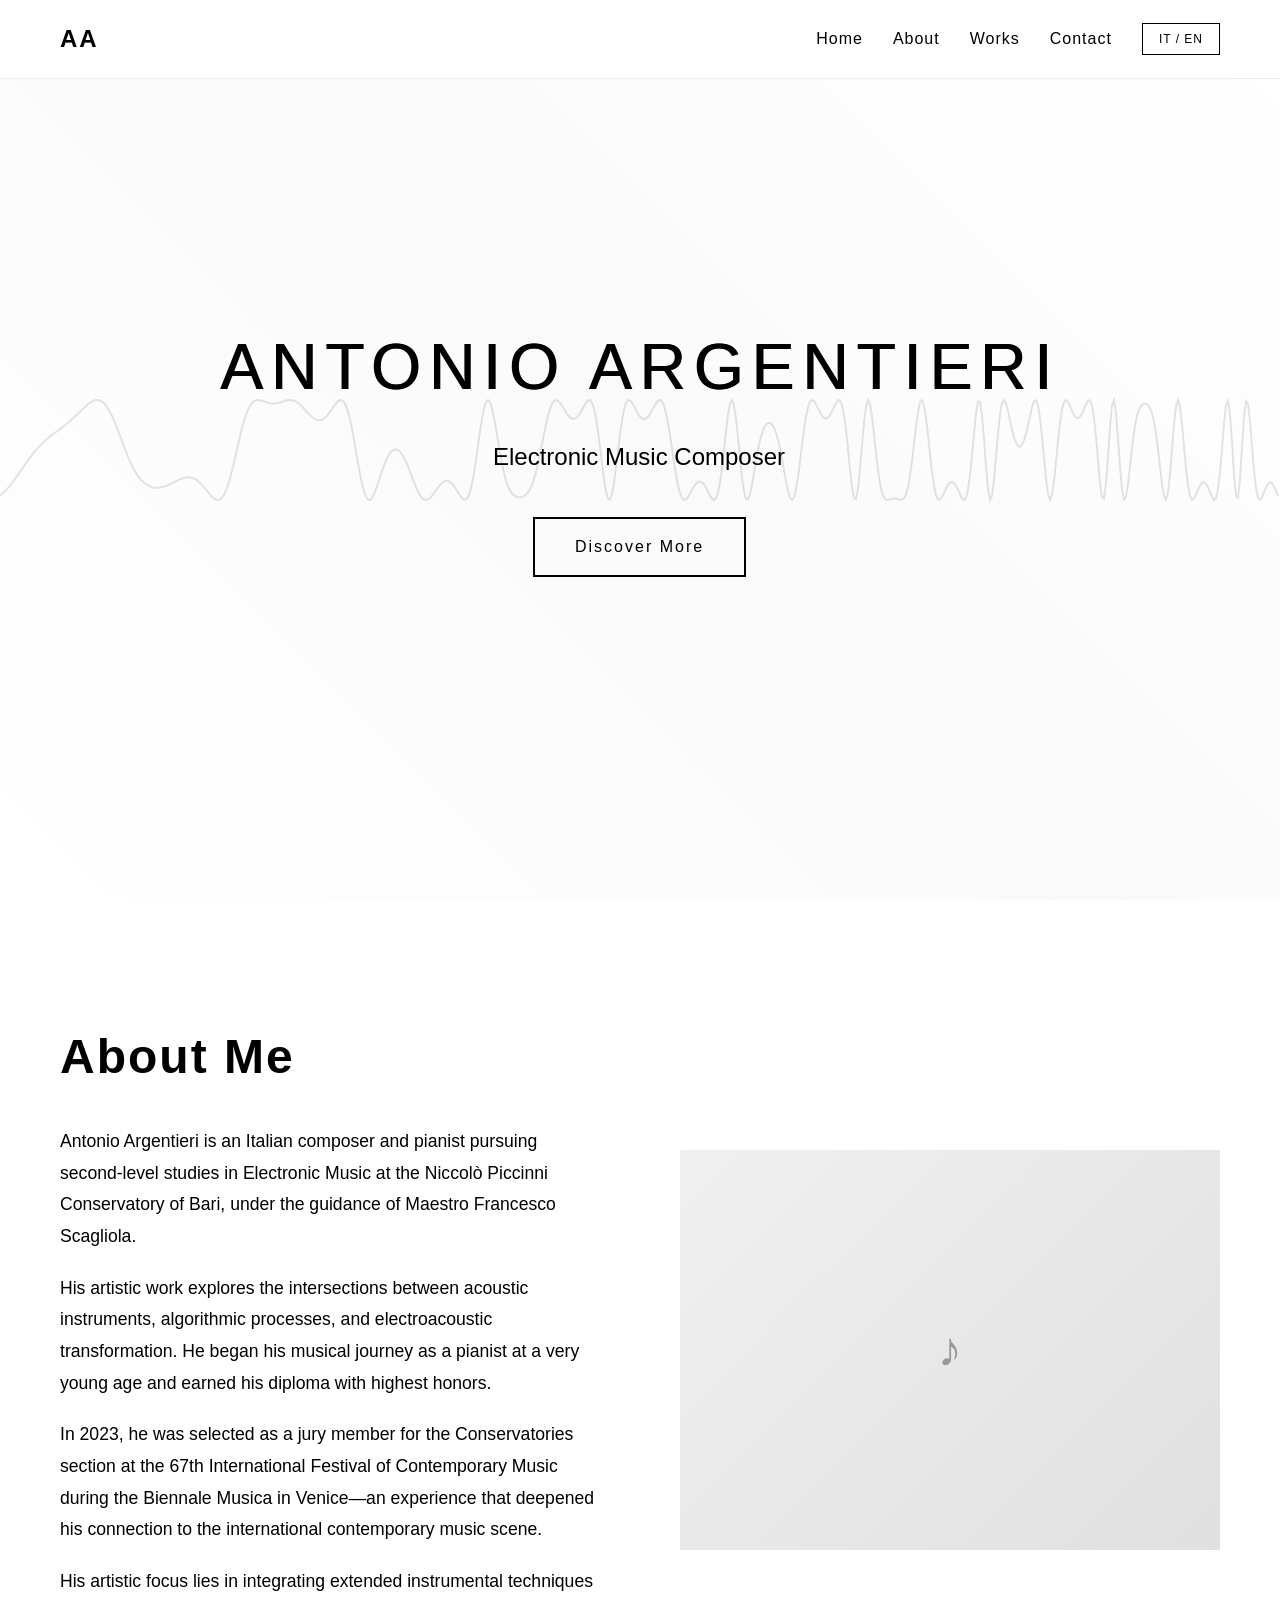
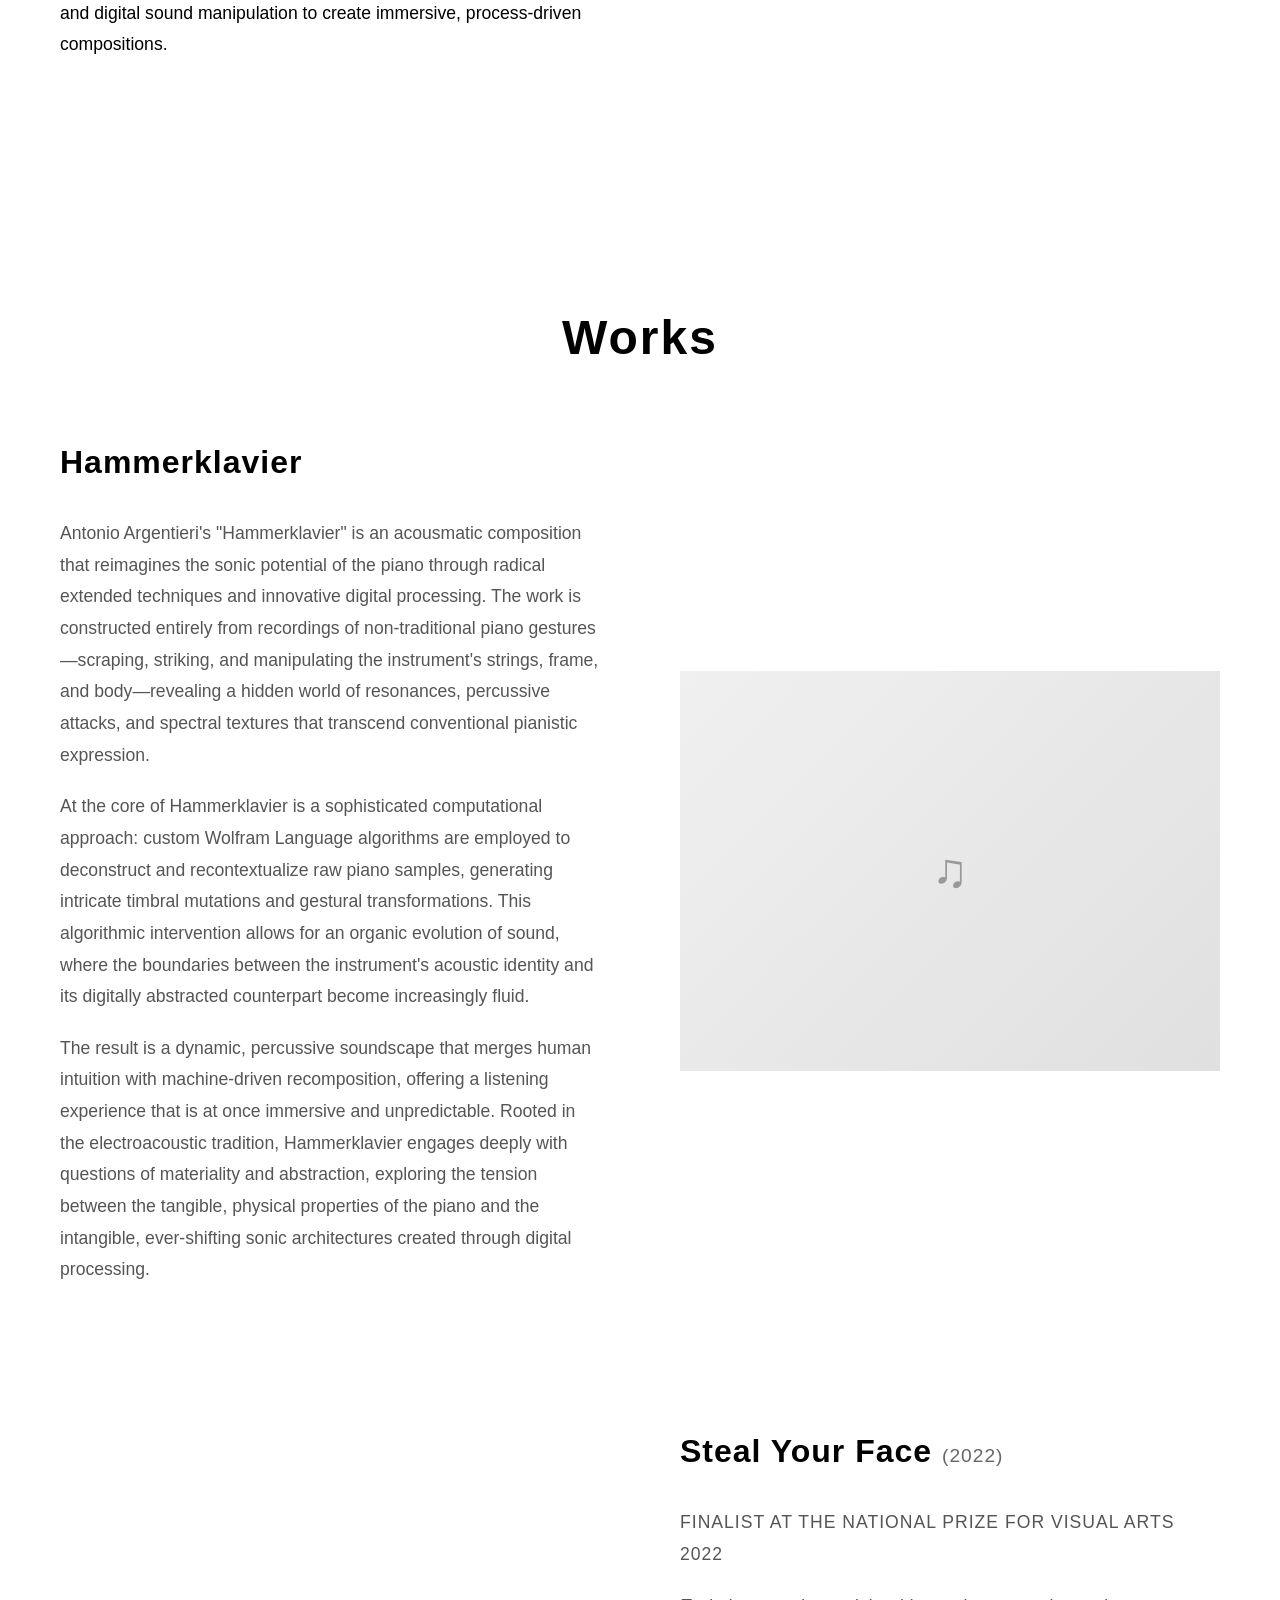
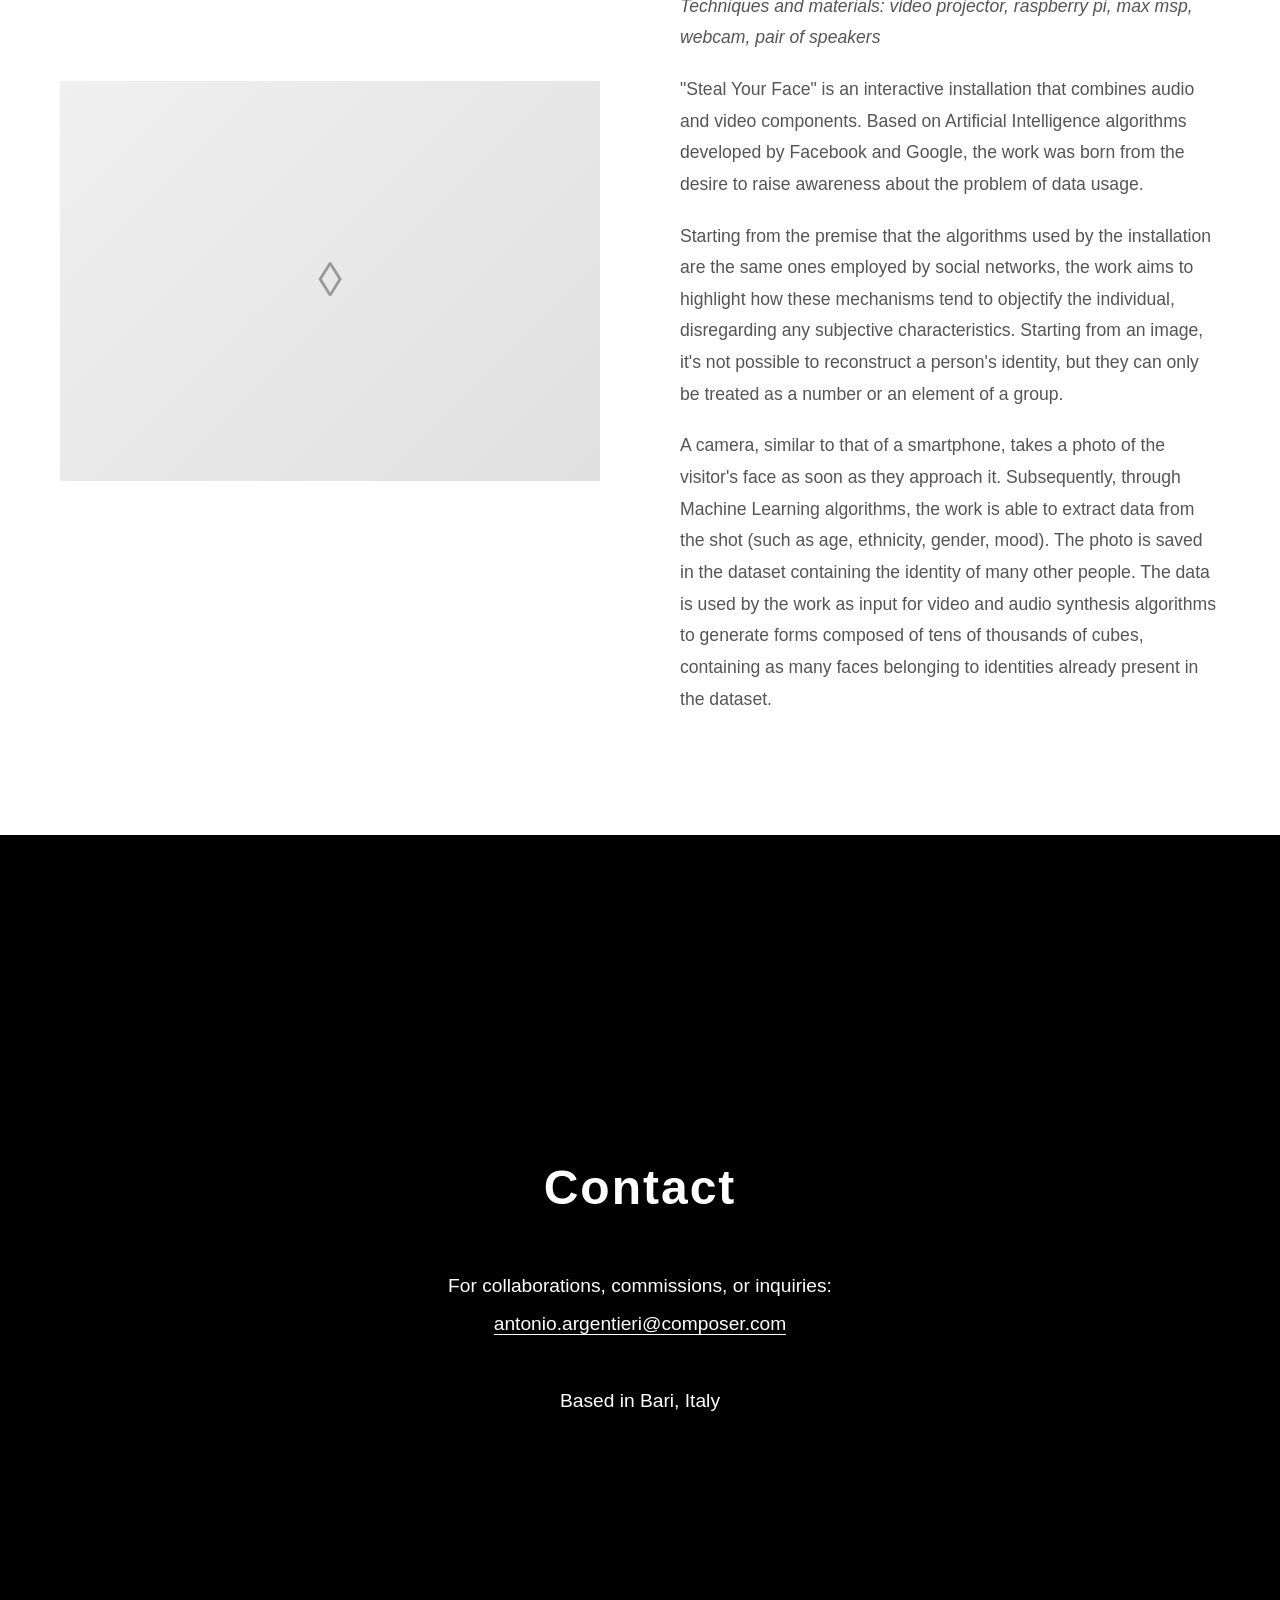
==== Index.html @ 7fbacf9a "Rename antonio_argentieri_website.html to Index.html" ====
<!DOCTYPE html>
<html lang="en">
<head>
    <meta charset="UTF-8">
    <meta name="viewport" content="width=device-width, initial-scale=1.0">
    <title>Antonio Argentieri - Electronic Music Composer</title>
    <style>
        * {
            margin: 0;
            padding: 0;
            box-sizing: border-box;
        }

        body {
            font-family: 'Arial', sans-serif;
            line-height: 1.6;
            color: #000;
            background: #fff;
            overflow-x: hidden;
        }

        .container {
            max-width: 1200px;
            margin: 0 auto;
            padding: 0 20px;
        }

        /* Navigation */
        .navbar {
            position: fixed;
            top: 0;
            width: 100%;
            background: rgba(255, 255, 255, 0.95);
            backdrop-filter: blur(10px);
            z-index: 1000;
            padding: 20px 0;
            border-bottom: 1px solid #eee;
        }

        .nav-container {
            display: flex;
            justify-content: space-between;
            align-items: center;
        }

        .logo {
            font-size: 24px;
            font-weight: bold;
            letter-spacing: 2px;
        }

        .nav-menu {
            display: flex;
            list-style: none;
            gap: 30px;
            align-items: center;
        }

        .nav-menu a {
            text-decoration: none;
            color: #000;
            font-weight: 300;
            transition: opacity 0.3s ease;
            letter-spacing: 1px;
        }

        .nav-menu a:hover {
            opacity: 0.6;
        }

        .language-switch {
            background: none;
            border: 1px solid #000;
            padding: 8px 16px;
            cursor: pointer;
            font-size: 12px;
            letter-spacing: 1px;
            transition: all 0.3s ease;
        }

        .language-switch:hover {
            background: #000;
            color: #fff;
        }

        /* Mobile Menu */
        .mobile-menu {
            display: none;
            flex-direction: column;
            cursor: pointer;
        }

        .mobile-menu span {
            width: 25px;
            height: 2px;
            background: #000;
            margin: 3px 0;
            transition: 0.3s;
        }

        .mobile-menu.active span:nth-child(1) {
            transform: rotate(-45deg) translate(-5px, 6px);
        }

        .mobile-menu.active span:nth-child(2) {
            opacity: 0;
        }

        .mobile-menu.active span:nth-child(3) {
            transform: rotate(45deg) translate(-5px, -6px);
        }

        .nav-menu.mobile-active {
            display: flex;
            flex-direction: column;
            position: absolute;
            top: 100%;
            left: 0;
            width: 100%;
            background: rgba(255, 255, 255, 0.98);
            backdrop-filter: blur(10px);
            padding: 20px 0;
            box-shadow: 0 5px 15px rgba(0,0,0,0.1);
        }

        .nav-menu.mobile-active li {
            margin: 10px 0;
        }

        /* Sections */
        .section {
            min-height: 100vh;
            display: flex;
            align-items: center;
            padding: 100px 0;
        }

        .section.home {
            background: #fff;
            color: #000;
            text-align: center;
            position: relative;
            overflow: hidden;
        }

        .section.home::before {
            content: '';
            position: absolute;
            top: 0;
            left: 0;
            right: 0;
            bottom: 0;
            background: linear-gradient(45deg, transparent 0%, rgba(0,0,0,0.02) 50%, transparent 100%);
            animation: backgroundShift 8s ease-in-out infinite;
        }

        .wave-container {
            position: absolute;
            top: 50%;
            left: 50%;
            transform: translate(-50%, -50%);
            width: 100%;
            height: 200px;
            z-index: 1;
            opacity: 0.1;
        }

        .wave-canvas {
            width: 100%;
            height: 100%;
        }

        .hero-content {
            position: relative;
            z-index: 2;
        }

        .hero-content h1 {
            font-size: 4rem;
            margin-bottom: 20px;
            font-weight: 400;
            letter-spacing: 8px;
            opacity: 0;
            animation: glitchIn 2s ease 0.5s forwards;
            position: relative;
            text-shadow: 1px 0 0 currentColor;
        }

        .hero-content h1::before {
            content: attr(data-text);
            position: absolute;
            top: 0;
            left: 0;
            width: 100%;
            height: 100%;
            opacity: 0;
            animation: glitchEffect 3s infinite;
        }

        .hero-content .subtitle {
            font-size: 1.5rem;
            margin-bottom: 40px;
            font-weight: 300;
            opacity: 0;
            animation: typeWriter 2.5s ease 1.5s forwards, blinkCursor 0.8s infinite 1.5s, hideCursor 0.1s ease 4.2s forwards;
            border-right: 2px solid #000;
            white-space: nowrap;
            overflow: hidden;
            width: 0;
            margin: 0 auto 40px auto;
        }

        .cta-button {
            display: inline-block;
            padding: 15px 40px;
            border: 2px solid #000;
            color: #000;
            text-decoration: none;
            letter-spacing: 2px;
            transition: all 0.3s ease;
            opacity: 0;
            animation: bounceIn 1s ease 2.5s forwards;
            position: relative;
            overflow: hidden;
        }

        .cta-button::before {
            content: '';
            position: absolute;
            top: 0;
            left: -100%;
            width: 100%;
            height: 100%;
            background: #000;
            transition: left 0.3s ease;
            z-index: -1;
        }

        .cta-button:hover::before {
            left: 0;
        }

        .cta-button:hover {
            color: #fff;
            transform: translateY(-2px);
            box-shadow: 0 5px 15px rgba(0,0,0,0.2);
        }

        /* About Section */
        .about-content {
            display: grid;
            grid-template-columns: 1fr 1fr;
            gap: 80px;
            align-items: center;
        }

        .about-text h2 {
            font-size: 3rem;
            margin-bottom: 30px;
            font-weight: bold;
            letter-spacing: 2px;
        }

        .about-text p {
            font-size: 1.1rem;
            line-height: 1.8;
            margin-bottom: 20px;
            font-weight: 300;
        }

        .about-image {
            width: 100%;
            height: 400px;
            background: linear-gradient(135deg, #f0f0f0 0%, #e0e0e0 100%);
            display: flex;
            align-items: center;
            justify-content: center;
            font-size: 48px;
            color: #999;
        }

        /* Works Section */
        .works {
            background: #fff;
        }

        .works-content h2 {
            font-size: 3rem;
            margin-bottom: 60px;
            font-weight: bold;
            letter-spacing: 2px;
            text-align: center;
        }

        .work-content {
            display: grid;
            grid-template-columns: 1fr 1fr;
            gap: 80px;
            align-items: center;
        }

        .work-text h3 {
            font-size: 2rem;
            margin-bottom: 30px;
            font-weight: bold;
            letter-spacing: 1px;
        }

        .work-year {
            font-size: 1.2rem;
            font-weight: 300;
            color: #666;
        }

        .work-award {
            font-size: 0.9rem;
            font-weight: 500;
            color: #000;
            margin-bottom: 20px;
            text-transform: uppercase;
            letter-spacing: 1px;
        }

        .work-materials {
            font-size: 0.95rem;
            font-weight: 400;
            color: #555;
            margin-bottom: 25px;
            font-style: italic;
        }

        .work-text p {
            font-size: 1.1rem;
            line-height: 1.8;
            font-weight: 300;
            color: #555;
            margin-bottom: 20px;
        }

        .work-image {
            width: 100%;
            height: 400px;
            background: linear-gradient(135deg, #f0f0f0 0%, #e0e0e0 100%);
            display: flex;
            align-items: center;
            justify-content: center;
            font-size: 48px;
            color: #999;
        }

        /* Contact Section */
        .contact {
            background: #000;
            color: #fff;
        }

        .contact-content {
            text-align: center;
        }

        .contact-content h2 {
            font-size: 3rem;
            margin-bottom: 40px;
            font-weight: bold;
            letter-spacing: 2px;
        }

        .contact-info {
            font-size: 1.2rem;
            line-height: 2;
            font-weight: 300;
        }

        .contact-info a {
            color: #fff;
            text-decoration: none;
            border-bottom: 1px solid #fff;
            transition: opacity 0.3s ease;
        }

        .contact-info a:hover {
            opacity: 0.6;
        }

        /* Animations */
        @keyframes fadeInUp {
            from {
                opacity: 0;
                transform: translateY(30px);
            }
            to {
                opacity: 1;
                transform: translateY(0);
            }
        }

        @keyframes backgroundShift {
            0%, 100% { transform: translateX(-100%); }
            50% { transform: translateX(100%); }
        }

        @keyframes glitchIn {
            0% {
                opacity: 0;
                transform: scale(0.8) rotateX(10deg);
                filter: blur(5px);
            }
            50% {
                transform: scale(1.02) rotateX(-2deg);
                filter: blur(0px);
            }
            100% {
                opacity: 1;
                transform: scale(1) rotateX(0deg);
                filter: blur(0px);
            }
        }

        @keyframes glitchEffect {
            0%, 90%, 100% {
                opacity: 0;
                transform: translateX(0);
            }
            95% {
                opacity: 0.1;
                transform: translateX(-2px);
                filter: hue-rotate(90deg);
            }
        }

        @keyframes typeWriter {
            from {
                width: 0;
                opacity: 1;
            }
            to {
                width: 320px;
                opacity: 1;
            }
        }

        @keyframes blinkCursor {
            0%, 50% { border-right-color: #000; }
            51%, 100% { border-right-color: transparent; }
        }

        @keyframes hideCursor {
            to { border-right-color: transparent; }
        }

        @keyframes bounceIn {
            0% {
                opacity: 0;
                transform: scale(0.3) translateY(50px);
            }
            50% {
                opacity: 1;
                transform: scale(1.05) translateY(-10px);
            }
            70% {
                transform: scale(0.9) translateY(0px);
            }
            100% {
                opacity: 1;
                transform: scale(1) translateY(0px);
            }
        }

        /* Mobile Styles */
        @media (max-width: 768px) {
            @keyframes typeWriter {
                from {
                    width: 0;
                    opacity: 1;
                }
                to {
                    width: 280px;
                    opacity: 1;
                }
            }
            
            .hero-content .subtitle {
                width: 280px;
            }

            .nav-menu {
                display: none;
            }

            .mobile-menu {
                display: flex;
            }

            .hero-content h1 {
                font-size: 2.5rem;
                font-weight: 400;
                text-shadow: 0.5px 0 0 currentColor;
            }

            .hero-content .subtitle {
                font-size: 1.2rem;
            }

            .about-content {
                grid-template-columns: 1fr;
                gap: 40px;
            }

            .work-content {
                grid-template-columns: 1fr;
                gap: 40px;
            }

            .about-text h2,
            .works-content h2,
            .contact-content h2 {
                font-size: 2rem;
                font-weight: 700;
            }

            .section {
                padding: 60px 0;
            }

            .about-image {
                height: 300px;
            }

            .work-image {
                height: 300px;
            }

            .wave-container {
                height: 150px;
                opacity: 0.15;
            }
        }

        /* Hidden sections for language switch */
        .hidden {
            display: none;
        }
    </style>
</head>
<body>
    <!-- Navigation -->
    <nav class="navbar">
        <div class="container">
            <div class="nav-container">
                <div class="logo">AA</div>
                <ul class="nav-menu">
                    <li><a href="#home" class="nav-link" data-en="Home" data-it="Home">Home</a></li>
                    <li><a href="#about" class="nav-link" data-en="About" data-it="Chi Sono">About</a></li>
                    <li><a href="#works" class="nav-link" data-en="Works" data-it="Opere">Works</a></li>
                    <li><a href="#contact" class="nav-link" data-en="Contact" data-it="Contatti">Contact</a></li>
                    <li><button class="language-switch" onclick="toggleLanguage()">IT / EN</button></li>
                </ul>
                <div class="mobile-menu">
                    <span></span>
                    <span></span>
                    <span></span>
                </div>
            </div>
        </div>
    </nav>

    <!-- Home Section -->
    <section class="section home" id="home">
        <div class="container">
            <div class="wave-container">
                <canvas class="wave-canvas" id="waveCanvas"></canvas>
            </div>
            <div class="hero-content">
                <h1 class="hero-title" data-text="ANTONIO ARGENTIERI" data-en="ANTONIO ARGENTIERI" data-it="ANTONIO ARGENTIERI">ANTONIO ARGENTIERI</h1>
                <p class="subtitle" data-en="Electronic Music Composer" data-it="Compositore di Musica Elettronica">Electronic Music Composer</p>
                <a href="#about" class="cta-button" data-en="Discover More" data-it="Scopri Di Più">Discover More</a>
            </div>
        </div>
    </section>

    <!-- About Section -->
    <section class="section about" id="about">
        <div class="container">
            <div class="about-content">
                <div class="about-text">
                    <h2 class="about-title" data-en="About Me" data-it="Chi Sono">About Me</h2>
                    <div class="about-description-en">
                        <p>Antonio Argentieri is an Italian composer and pianist pursuing second-level studies in Electronic Music at the Niccolò Piccinni Conservatory of Bari, under the guidance of Maestro Francesco Scagliola.</p>
                        <p>His artistic work explores the intersections between acoustic instruments, algorithmic processes, and electroacoustic transformation. He began his musical journey as a pianist at a very young age and earned his diploma with highest honors.</p>
                        <p>In 2023, he was selected as a jury member for the Conservatories section at the 67th International Festival of Contemporary Music during the Biennale Musica in Venice—an experience that deepened his connection to the international contemporary music scene.</p>
                        <p>His artistic focus lies in integrating extended instrumental techniques and digital sound manipulation to create immersive, process-driven compositions.</p>
                    </div>
                    <div class="about-description-it hidden">
                        <p>Antonio Argentieri è un compositore e pianista italiano che sta conseguendo studi di secondo livello in Musica Elettronica al Conservatorio Niccolò Piccinni di Bari, sotto la guida del Maestro Francesco Scagliola.</p>
                        <p>Il suo lavoro artistico esplora le intersezioni tra strumenti acustici, processi algoritmici e trasformazione elettroacustica. Ha iniziato il suo percorso musicale come pianista in tenera età e ha conseguito il diploma con il massimo dei voti.</p>
                        <p>Nel 2023 è stato selezionato come membro della giuria per la sezione Conservatori al 67° Festival Internazionale di Musica Contemporanea durante la Biennale Musica di Venezia—un'esperienza che ha approfondito la sua connessione con la scena musicale contemporanea internazionale.</p>
                        <p>Il suo focus artistico consiste nell'integrare tecniche strumentali estese e manipolazione sonora digitale per creare composizioni immersive e guidate dal processo.</p>
                    </div>
                </div>
                <div class="about-image">
                    ♪
                </div>
            </div>
        </div>
    </section>

    <!-- Works Section -->
    <section class="section works" id="works">
        <div class="container">
            <div class="works-content">
                <h2 class="works-title" data-en="Works" data-it="Opere">Works</h2>
                
                <!-- Hammerklavier -->
                <div class="work-content">
                    <div class="work-text">
                        <h3>Hammerklavier</h3>
                        <div class="work-description-en">
                            <p>Antonio Argentieri's "Hammerklavier" is an acousmatic composition that reimagines the sonic potential of the piano through radical extended techniques and innovative digital processing. The work is constructed entirely from recordings of non-traditional piano gestures—scraping, striking, and manipulating the instrument's strings, frame, and body—revealing a hidden world of resonances, percussive attacks, and spectral textures that transcend conventional pianistic expression.</p>
                            <p>At the core of Hammerklavier is a sophisticated computational approach: custom Wolfram Language algorithms are employed to deconstruct and recontextualize raw piano samples, generating intricate timbral mutations and gestural transformations. This algorithmic intervention allows for an organic evolution of sound, where the boundaries between the instrument's acoustic identity and its digitally abstracted counterpart become increasingly fluid.</p>
                            <p>The result is a dynamic, percussive soundscape that merges human intuition with machine-driven recomposition, offering a listening experience that is at once immersive and unpredictable. Rooted in the electroacoustic tradition, Hammerklavier engages deeply with questions of materiality and abstraction, exploring the tension between the tangible, physical properties of the piano and the intangible, ever-shifting sonic architectures created through digital processing.</p>
                        </div>
                        <div class="work-description-it hidden">
                            <p>"Hammerklavier" di Antonio Argentieri è una composizione acusmatica che reinventa il potenziale sonoro del pianoforte attraverso tecniche estese radicali e innovativi processi digitali. L'opera è costruita interamente da registrazioni di gesti pianistici non tradizionali—raschiando, colpendo e manipolando le corde, la struttura e il corpo dello strumento—rivelando un mondo nascosto di risonanze, attacchi percussivi e texture spettrali che trascendono l'espressione pianistica convenzionale.</p>
                            <p>Al centro di Hammerklavier c'è un approccio computazionale sofisticato: algoritmi personalizzati in Wolfram Language vengono impiegati per decostruire e ricontestualizzare campioni grezzi di pianoforte, generando intricate mutazioni timbriche e trasformazioni gestuali. Questo intervento algoritmico permette un'evoluzione organica del suono, dove i confini tra l'identità acustica dello strumento e la sua controparte digitalmente astratta diventano sempre più fluidi.</p>
                            <p>Il risultato è un paesaggio sonoro dinamico e percussivo che fonde l'intuizione umana con la ricomposizione guidata dalla macchina, offrendo un'esperienza di ascolto al tempo stesso immersiva e imprevedibile. Radicato nella tradizione elettroacustica, Hammerklavier si confronta profondamente con questioni di materialità e astrazione, esplorando la tensione tra le proprietà tangibili e fisiche del pianoforte e le architetture sonore intangibili e in continua mutazione create attraverso il processamento digitale.</p>
                        </div>
                    </div>
                    <div class="work-image">
                        ♫
                    </div>
                </div>

                <!-- Steal Your Face -->
                <div class="work-content" style="margin-top: 120px;">
                    <div class="work-image">
                        ◊
                    </div>
                    <div class="work-text">
                        <h3>Steal Your Face <span class="work-year">(2022)</span></h3>
                        <p class="work-award" data-en="Finalist at the National Prize for Visual Arts 2022" data-it="Finalista al Premio Nazionale delle Arti Visive 2022">Finalist at the National Prize for Visual Arts 2022</p>
                        <p class="work-materials" data-en="Techniques and materials: video projector, raspberry pi, max msp, webcam, pair of speakers" data-it="Tecniche e materiali: videoproiettore, raspberry pi, max msp, webcam, coppia di altoparlanti">Techniques and materials: video projector, raspberry pi, max msp, webcam, pair of speakers</p>
                        <div class="work-description-en">
                            <p>"Steal Your Face" is an interactive installation that combines audio and video components. Based on Artificial Intelligence algorithms developed by Facebook and Google, the work was born from the desire to raise awareness about the problem of data usage.</p>
                            <p>Starting from the premise that the algorithms used by the installation are the same ones employed by social networks, the work aims to highlight how these mechanisms tend to objectify the individual, disregarding any subjective characteristics. Starting from an image, it's not possible to reconstruct a person's identity, but they can only be treated as a number or an element of a group.</p>
                            <p>A camera, similar to that of a smartphone, takes a photo of the visitor's face as soon as they approach it. Subsequently, through Machine Learning algorithms, the work is able to extract data from the shot (such as age, ethnicity, gender, mood). The photo is saved in the dataset containing the identity of many other people. The data is used by the work as input for video and audio synthesis algorithms to generate forms composed of tens of thousands of cubes, containing as many faces belonging to identities already present in the dataset.</p>
                        </div>
                        <div class="work-description-it hidden">
                            <p>"Steal Your Face" è un'opera interattiva che unisce componenti audio e video. Il lavoro, basato su algoritmi di Intelligenza Artificiale sviluppati da Facebook e Google, è nato dalla volontà di sensibilizzare il fruitore sul problema dell'utilizzo dei dati.</p>
                            <p>Partendo dal presupposto che gli algoritmi utilizzati dall'installazione sono gli stessi impiegati dai social network, l'opera vuole evidenziare come tali meccanismi tendono a oggettivizzare l'individuo disinteressandosi di ogni caratteristica soggettiva. Partendo da un'immagine non è possibile ricostruire l'identità di una persona, ma la si può trattare solo come un numero o un elemento di un gruppo.</p>
                            <p>Una videocamera, simile a quella di uno smartphone, scatta una foto al volto del visitatore non appena questi si avvicina ad essa. Successivamente, tramite algoritmi di Machine Learning, l'opera è in grado di ricavare dati dallo scatto (quali età, etnia, genere, stato d'animo). La foto viene salvata nel dataset contenente l'identità di tantissime altre persone. I dati vengono utilizzati dall'opera come input di algoritmi di sintesi video e audio per generare forme composte da decine di migliaia di cubi, contenenti altrettanti volti appartenenti alle identità già presenti nel dataset.</p>
                        </div>
                    </div>
                </div>
            </div>
        </div>
    </section>

    <!-- Contact Section -->
    <section class="section contact" id="contact">
        <div class="container">
            <div class="contact-content">
                <h2 class="contact-title" data-en="Contact" data-it="Contatti">Contact</h2>
                <div class="contact-info">
                    <p class="contact-text" data-en="For collaborations, commissions, or inquiries:" data-it="Per collaborazioni, commissioni o informazioni:">For collaborations, commissions, or inquiries:</p>
                    <p><a href="mailto:antonio.argentieri@composer.com">antonio.argentieri@composer.com</a></p>
                    <br>
                    <p class="location-text" data-en="Based in Bari, Italy" data-it="Con sede a Bari, Italia">Based in Bari, Italy</p>
                </div>
            </div>
        </div>
    </section>

    <script>
        let currentLang = 'en';

        // Wave animation with FM synthesis
        function initWaveAnimation() {
            const canvas = document.getElementById('waveCanvas');
            if (!canvas) return;
            
            const ctx = canvas.getContext('2d');
            let animationId;
            let time = 0;

            function resizeCanvas() {
                const container = canvas.parentElement;
                canvas.width = container.offsetWidth;
                canvas.height = container.offsetHeight;
            }

            function drawWave() {
                ctx.clearRect(0, 0, canvas.width, canvas.height);
                
                ctx.strokeStyle = '#000000';
                ctx.lineWidth = 2;
                ctx.beginPath();

                const centerY = canvas.height / 2;
                const amplitude = 50;
                const carrierFreq = 0.03;
                const modulatorFreq = 0.05;
                const modulationDepth = 0.005;
                
                for (let x = 0; x < canvas.width; x += 2) {
                    const modulator = Math.sin(x * modulatorFreq + time * 0.01);
                    const instantFreq = carrierFreq + (modulator * modulationDepth);
                    const wave = Math.sin(x * instantFreq + time * 0.02);
                    
                    const y = centerY + wave * amplitude;
                    
                    if (x === 0) {
                        ctx.moveTo(x, y);
                    } else {
                        ctx.lineTo(x, y);
                    }
                }
                
                ctx.stroke();
                time++;
                
                animationId = requestAnimationFrame(drawWave);
            }

            resizeCanvas();
            drawWave();

            window.addEventListener('resize', resizeCanvas);
            window.addEventListener('beforeunload', () => {
                if (animationId) {
                    cancelAnimationFrame(animationId);
                }
            });
        }

        function toggleLanguage() {
            currentLang = currentLang === 'en' ? 'it' : 'en';
            
            // Update navigation links
            document.querySelectorAll('.nav-link').forEach(link => {
                link.textContent = link.getAttribute(`data-${currentLang}`);
            });
            
            // Update content with data attributes
            document.querySelectorAll('[data-en]').forEach(element => {
                if (element.hasAttribute(`data-${currentLang}`)) {
                    element.textContent = element.getAttribute(`data-${currentLang}`);
                }
            });
            
            // Toggle description visibility
            if (currentLang === 'it') {
                document.querySelectorAll('.about-description-en, .work-description-en').forEach(el => {
                    el.classList.add('hidden');
                });
                document.querySelectorAll('.about-description-it, .work-description-it').forEach(el => {
                    el.classList.remove('hidden');
                });
            } else {
                document.querySelectorAll('.about-description-it, .work-description-it').forEach(el => {
                    el.classList.add('hidden');
                });
                document.querySelectorAll('.about-description-en, .work-description-en').forEach(el => {
                    el.classList.remove('hidden');
                });
            }
        }

        // Mobile menu toggle
        function toggleMobileMenu() {
            const mobileMenu = document.querySelector('.mobile-menu');
            const navMenu = document.querySelector('.nav-menu');
            
            mobileMenu.classList.toggle('active');
            navMenu.classList.toggle('mobile-active');
        }

        // Close mobile menu when clicking on a link
        function closeMobileMenu() {
            const mobileMenu = document.querySelector('.mobile-menu');
            const navMenu = document.querySelector('.nav-menu');
            
            mobileMenu.classList.remove('active');
            navMenu.classList.remove('mobile-active');
        }

        // Smooth scrolling for navigation links
        document.querySelectorAll('a[href^="#"]').forEach(anchor => {
            anchor.addEventListener('click', function (e) {
                e.preventDefault();
                closeMobileMenu(); // Close mobile menu when clicking on link
                const target = document.querySelector(this.getAttribute('href'));
                if (target) {
                    target.scrollIntoView({
                        behavior: 'smooth',
                        block: 'start'
                    });
                }
            });
        });

        // Add scroll effect to navbar
        window.addEventListener('scroll', () => {
            const navbar = document.querySelector('.navbar');
            if (window.scrollY > 100) {
                navbar.style.background = 'rgba(255, 255, 255, 0.98)';
            } else {
                navbar.style.background = 'rgba(255, 255, 255, 0.95)';
            }
        });

        // Initialize everything when DOM is loaded
        document.addEventListener('DOMContentLoaded', function() {
            const mobileMenuButton = document.querySelector('.mobile-menu');
            if (mobileMenuButton) {
                mobileMenuButton.addEventListener('click', toggleMobileMenu);
            }
            
            // Safety check and delayed initialization for mobile
            if (typeof initWaveAnimation === 'function') {
                initWaveAnimation();
            } else {
                // Fallback: try again after a short delay
                setTimeout(() => {
                    if (typeof initWaveAnimation === 'function') {
                        initWaveAnimation();
                    }
                }, 100);
            }
        });
    </script>
</body>
</html>
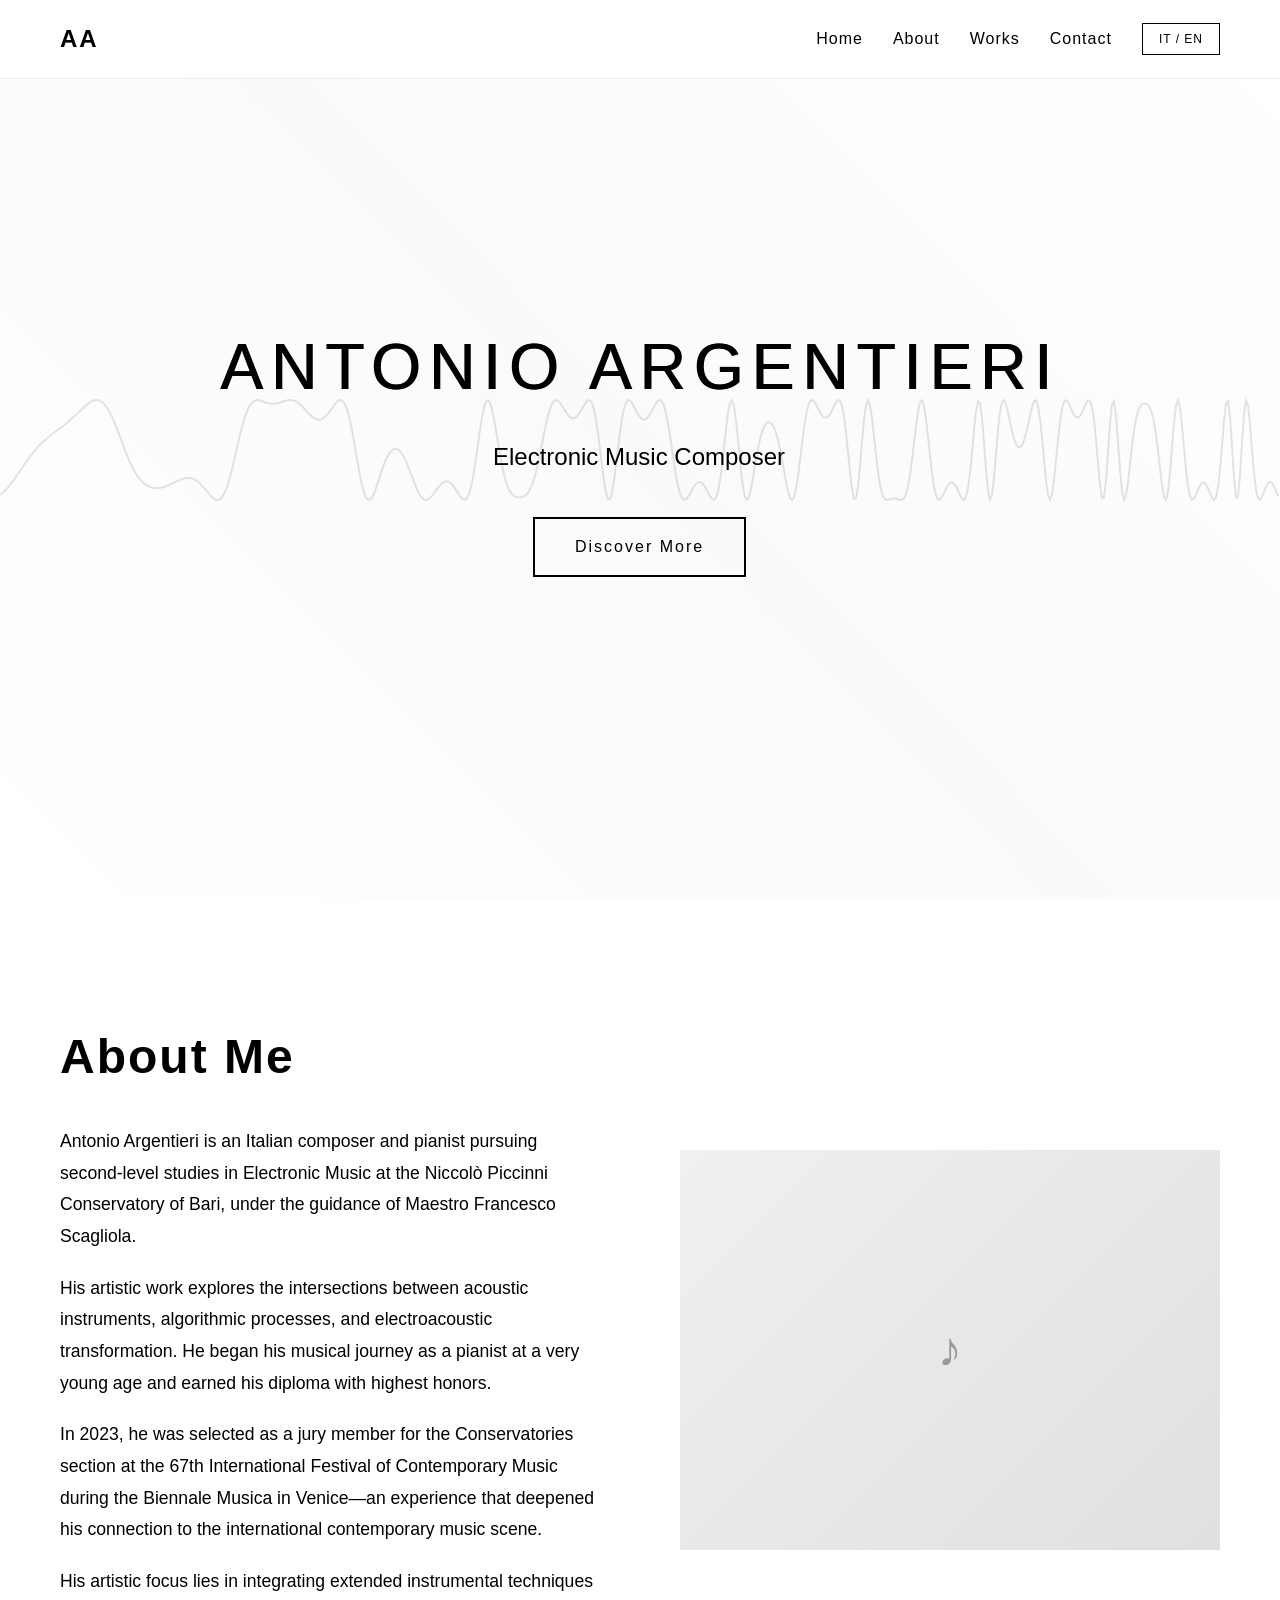
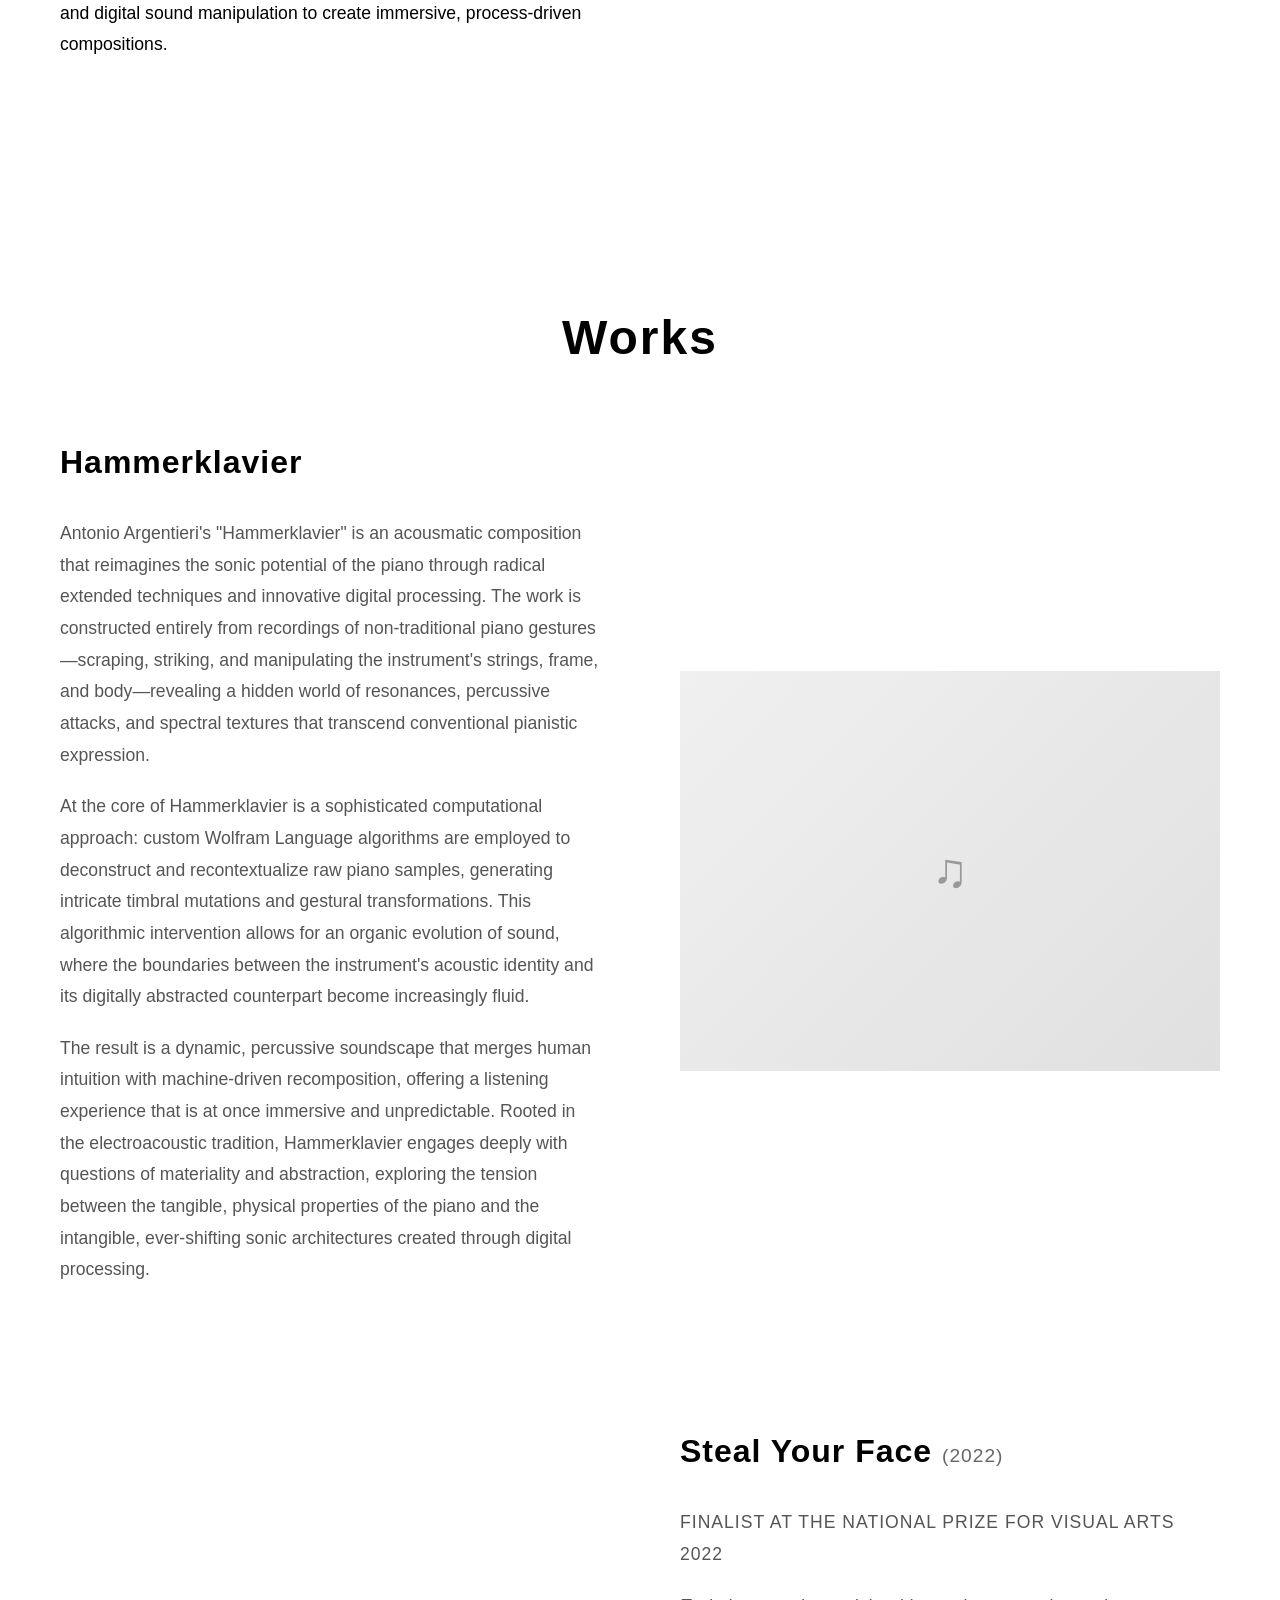
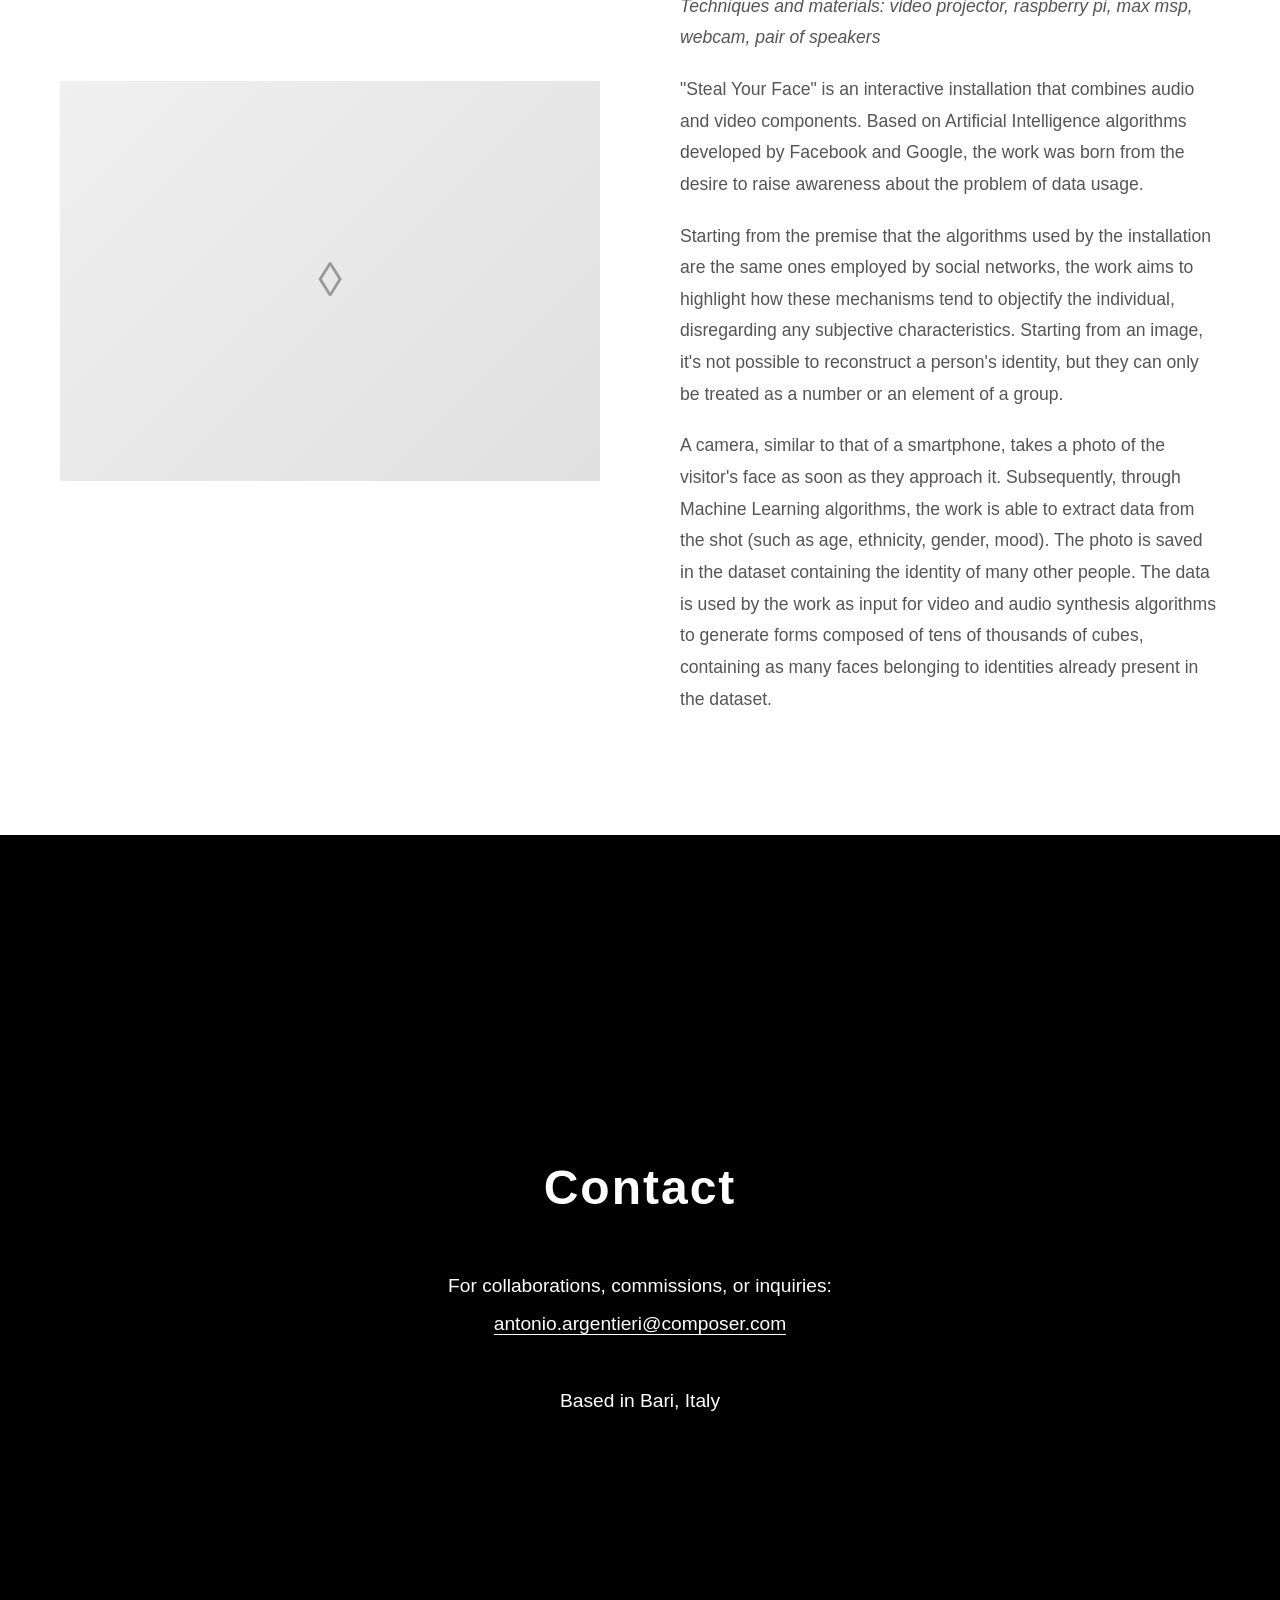
==== commit b9f52aa9: "foto" ====
--- a/Index.html
+++ b/Index.html
@@ -829,4 +829,4 @@
         });
     </script>
 </body>
-</html>
+</html>
